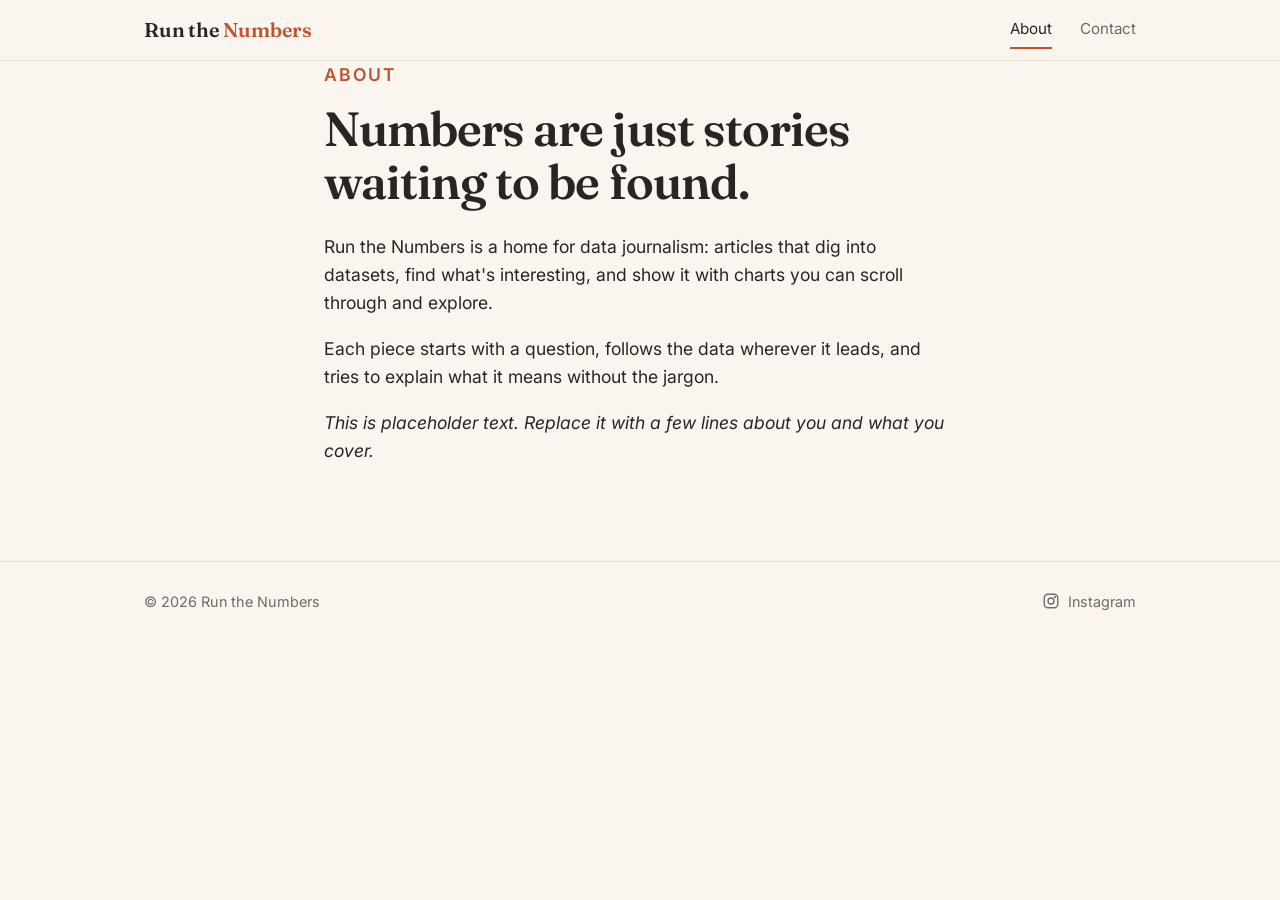
==== about.html @ dbc6fa4f "first commit" ====
<!doctype html>
<html lang="en">
<head>
  <meta charset="utf-8">
  <meta name="viewport" content="width=device-width, initial-scale=1">
  <title>About · Run the Numbers</title>
  <link rel="preconnect" href="https://fonts.googleapis.com">
  <link rel="preconnect" href="https://fonts.gstatic.com" crossorigin>
  <link href="https://fonts.googleapis.com/css2?family=Fraunces:opsz,wght@9..144,500;9..144,600&family=Inter:wght@400;500;600&display=swap" rel="stylesheet">
  <link rel="stylesheet" href="style.css">
</head>
<body>
  <header class="site-header">
    <div class="inner">
      <a class="brand" href="index.html">Run the <span>Numbers</span></a>
      <nav aria-label="Main">
        <a href="about.html" aria-current="page">About</a>
        <a href="contact.html">Contact</a>
      </nav>
    </div>
  </header>

  <main class="page page-narrow">
    <p class="eyebrow">About</p>
    <h1>Numbers are just stories waiting to be found.</h1>
    <p>Run the Numbers is a home for data journalism: articles that dig into datasets, find what's interesting, and show it with charts you can scroll through and explore.</p>
    <p>Each piece starts with a question, follows the data wherever it leads, and tries to explain what it means without the jargon.</p>
    <p><em>This is placeholder text. Replace it with a few lines about you and what you cover.</em></p>
  </main>

  <footer class="site-footer">
    <div class="inner">
      <span>© 2026 Run the Numbers</span>
      <a href="https://www.instagram.com/" target="_blank" rel="noopener" aria-label="Instagram">
        <svg viewBox="0 0 24 24" fill="none" stroke="currentColor" stroke-width="1.8" stroke-linecap="round" stroke-linejoin="round" aria-hidden="true">
          <rect x="3" y="3" width="18" height="18" rx="5"/><circle cx="12" cy="12" r="4"/><circle cx="17.3" cy="6.7" r="0.6" fill="currentColor"/>
        </svg>
        Instagram
      </a>
    </div>
  </footer>
</body>
</html>
---- style.css ----
/* Run the Numbers — shared styles */
:root {
  --bg: #faf6ef;
  --surface: #fffdf8;
  --ink: #2a2521;
  --muted: #74695e;
  --line: #e7dfd2;
  --accent: #c2512f;
  --teal: #2f6f73;
  --ochre: #d29a2e;
  --serif: 'Fraunces', Georgia, 'Times New Roman', serif;
  --sans: 'Inter', system-ui, -apple-system, 'Segoe UI', sans-serif;
  --max: 1040px;
  --read: 680px;
}

* { box-sizing: border-box; }
html { scroll-behavior: smooth; }
body {
  margin: 0;
  background: var(--bg);
  color: var(--ink);
  font-family: var(--sans);
  line-height: 1.6;
  -webkit-font-smoothing: antialiased;
}
a { color: inherit; }
img, svg { max-width: 100%; }

/* ---------- Header ---------- */
.site-header {
  position: sticky; top: 0; z-index: 50;
  background: rgba(250, 246, 239, 0.92);
  backdrop-filter: blur(8px);
  border-bottom: 1px solid var(--line);
}
.site-header .inner {
  max-width: var(--max); margin: 0 auto; padding: 0 24px;
  height: 60px; display: flex; align-items: center; justify-content: space-between;
}
.brand {
  font-family: var(--serif); font-weight: 600; font-size: 1.25rem;
  text-decoration: none; letter-spacing: -0.01em;
}
.brand span { color: var(--accent); }
.site-header nav { display: flex; gap: 28px; }
.site-header nav a {
  text-decoration: none; font-size: 0.95rem; color: var(--muted);
  padding: 6px 0; border-bottom: 2px solid transparent; transition: color .2s, border-color .2s;
}
.site-header nav a:hover { color: var(--ink); }
.site-header nav a[aria-current="page"] { color: var(--ink); border-bottom-color: var(--accent); }

/* ---------- Footer ---------- */
.site-footer { border-top: 1px solid var(--line); margin-top: 96px; }
.site-footer .inner {
  max-width: var(--max); margin: 0 auto; padding: 28px 24px;
  display: flex; justify-content: space-between; align-items: center; gap: 16px;
  color: var(--muted); font-size: 0.9rem;
}
.site-footer a { display: inline-flex; align-items: center; gap: 8px; text-decoration: none; }
.site-footer a:hover { color: var(--accent); }
.site-footer svg { width: 18px; height: 18px; }

/* ---------- Layout helpers ---------- */
.wrap { max-width: var(--max); margin: 0 auto; padding: 0 24px; }
.eyebrow {
  font-size: 0.78rem; letter-spacing: 0.12em; text-transform: uppercase;
  color: var(--accent); font-weight: 600; margin: 0 0 14px;
}

/* ---------- Home ---------- */
.hero { padding: 88px 0 56px; }
.hero h1 {
  font-family: var(--serif); font-weight: 600; font-size: clamp(2.4rem, 6vw, 4rem);
  line-height: 1.05; letter-spacing: -0.02em; margin: 0 0 20px; max-width: 14ch;
}
.hero p { font-size: 1.2rem; color: var(--muted); max-width: 46ch; margin: 0; }

.article-grid {
  display: grid; grid-template-columns: repeat(auto-fill, minmax(min(100%, 440px), 1fr));
  gap: 28px;
}
.card {
  display: flex; flex-direction: column; text-decoration: none;
  background: var(--surface); border: 1px solid var(--line); border-radius: 14px;
  overflow: hidden; transition: transform .25s ease, box-shadow .25s ease, border-color .25s;
}
.card:hover, .card:focus-visible {
  transform: translateY(-3px); border-color: #d9cdb9;
  box-shadow: 0 12px 28px -14px rgba(60, 40, 20, 0.28);
}
.card .thumb { background: #f3ebdd; padding: 22px 24px; border-bottom: 1px solid var(--line); }
.card .thumb svg { display: block; width: 100%; height: 110px; }
.card .body { padding: 22px 24px 26px; display: flex; flex-direction: column; gap: 10px; }
.card .meta { font-size: 0.82rem; color: var(--muted); display: flex; gap: 10px; flex-wrap: wrap; }
.card .tag { color: var(--accent); font-weight: 600; }
.card h2 {
  font-family: var(--serif); font-weight: 600; font-size: 1.55rem;
  line-height: 1.2; letter-spacing: -0.01em; margin: 0;
}
.card p { margin: 0; color: var(--muted); }

/* ---------- Text pages ---------- */
.page { padding: 72px 0 0; }
.page h1 {
  font-family: var(--serif); font-weight: 600; font-size: clamp(2rem, 5vw, 3rem);
  letter-spacing: -0.02em; line-height: 1.1; margin: 0 0 24px;
}
.prose { max-width: var(--read); margin: 0 auto; padding: 0 24px; font-size: 1.1rem; }
.prose p { margin: 0 0 1.3em; }
.prose h2 {
  font-family: var(--serif); font-weight: 600; font-size: 1.7rem;
  letter-spacing: -0.01em; line-height: 1.2; margin: 2.2em 0 0.6em;
}
.prose a { color: var(--accent); text-underline-offset: 3px; }
.page-narrow { max-width: var(--read); margin: 0 auto; padding: 0 24px; }
.page-narrow p { font-size: 1.1rem; }

/* ---------- Articles ---------- */
.article-head { max-width: 820px; margin: 0 auto; padding: 72px 24px 40px; }
.article-head h1 {
  font-family: var(--serif); font-weight: 600; font-size: clamp(2.2rem, 5.5vw, 3.6rem);
  line-height: 1.08; letter-spacing: -0.02em; margin: 0 0 18px;
}
.article-head .dek { font-size: 1.25rem; color: var(--muted); margin: 0 0 22px; max-width: 40ch; }
.article-head .byline { font-size: 0.9rem; color: var(--muted); }
.back-link { display: inline-block; margin-bottom: 28px; font-size: 0.9rem; color: var(--muted); text-decoration: none; }
.back-link:hover { color: var(--accent); }

.stat-row { display: grid; grid-template-columns: repeat(3, 1fr); gap: 16px; max-width: 820px; margin: 8px auto 40px; padding: 0 24px; }
.stat { background: var(--surface); border: 1px solid var(--line); border-radius: 12px; padding: 18px 20px; }
.stat b { display: block; font-family: var(--serif); font-size: 2.1rem; line-height: 1.1; color: var(--accent); }
.stat span { font-size: 0.88rem; color: var(--muted); }

.pullquote {
  max-width: 820px; margin: 2.4em auto; padding: 0 24px;
  font-family: var(--serif); font-size: clamp(1.4rem, 3.2vw, 1.9rem); line-height: 1.3;
}
.pullquote p { margin: 0; padding-left: 22px; border-left: 4px solid var(--accent); }

.chart-block { max-width: 860px; margin: 2.6em auto; padding: 0 24px; }
.chart-block h3 { font-family: var(--serif); font-size: 1.3rem; margin: 0 0 4px; font-weight: 600; }
.chart-block .sub { color: var(--muted); font-size: 0.95rem; margin: 0 0 14px; }
.chart-panel { background: var(--surface); border: 1px solid var(--line); border-radius: 14px; padding: 16px 12px 8px; }
.chart-block figcaption { font-size: 0.82rem; color: var(--muted); margin-top: 10px; }
.chart-block figure { margin: 0; }
.hint { font-size: 0.8rem; color: var(--muted); text-align: right; padding: 0 8px 6px; }

.data-note {
  max-width: var(--read); margin: 3em auto 0; padding: 18px 22px; font-size: 0.92rem;
  background: #f3ebdd; border-radius: 12px; color: var(--muted);
}
.data-note strong { color: var(--ink); }

/* ---------- Chart internals ---------- */
svg text { font-family: var(--sans); }
.axis text { fill: var(--muted); font-size: 12px; }
.grid line { stroke: var(--line); }
.axis-title { fill: var(--muted); font-size: 12px; }
.legend { display: flex; gap: 18px; flex-wrap: wrap; padding: 0 8px 10px 44px; font-size: 0.85rem; color: var(--muted); }
.legend i { display: inline-block; width: 10px; height: 10px; border-radius: 50%; margin-right: 7px; }
.chart-panel svg { display: block; touch-action: pan-y; }

.tooltip {
  position: fixed; z-index: 100; pointer-events: none; opacity: 0;
  background: var(--ink); color: #fffdf8; border-radius: 10px; padding: 10px 14px;
  font-size: 0.85rem; line-height: 1.5; box-shadow: 0 10px 24px -8px rgba(0, 0, 0, 0.35);
  transition: opacity .12s; max-width: 240px;
}
.tooltip.visible { opacity: 1; }
.tooltip strong { display: block; margin-bottom: 2px; font-weight: 600; }
.tooltip .row { display: flex; align-items: center; justify-content: space-between; gap: 16px; }
.tooltip .row i { display: inline-block; width: 8px; height: 8px; border-radius: 50%; margin-right: 7px; }

/* ---------- Scrollytelling ---------- */
.scrolly {
  position: relative; max-width: 1120px; margin: 0 auto; padding: 0 24px;
  display: grid; grid-template-columns: minmax(280px, 380px) 1fr; column-gap: 40px;
}
.scrolly .figure {
  grid-column: 2; grid-row: 1; align-self: start;
  position: sticky; top: 84px; height: calc(100vh - 116px); max-height: 640px; margin-top: 8vh;
  background: var(--surface); border: 1px solid var(--line); border-radius: 14px; padding: 8px;
}
.scrolly #chart { width: 100%; height: 100%; }
.scrolly .steps { grid-column: 1; grid-row: 1; }
.step { min-height: 90vh; display: flex; align-items: center; }
.step:first-child { min-height: 70vh; }
.step:last-child { min-height: 80vh; }
.step .step-card {
  background: var(--surface); border: 1px solid var(--line); border-radius: 12px;
  padding: 22px 24px; opacity: 0.35; transition: opacity .35s, transform .35s; transform: translateY(6px);
}
.step.active .step-card { opacity: 1; transform: none; }
.step h3 { font-family: var(--serif); font-size: 1.35rem; margin: 0 0 8px; font-weight: 600; line-height: 1.2; }
.step p { margin: 0; color: #4a4139; }

@media (max-width: 820px) {
  .scrolly { display: block; }
  .scrolly .figure {
    top: 64px; height: 44vh; margin-top: 0; z-index: 5;
  }
  .step { min-height: 70vh; align-items: flex-end; padding-bottom: 8vh; }
  .stat-row { grid-template-columns: 1fr; }
  .site-header nav { gap: 20px; }
  .site-footer .inner { flex-direction: column; align-items: flex-start; }
}

@media (prefers-reduced-motion: reduce) {
  html { scroll-behavior: auto; }
  .card, .step .step-card, .tooltip { transition: none; }
}
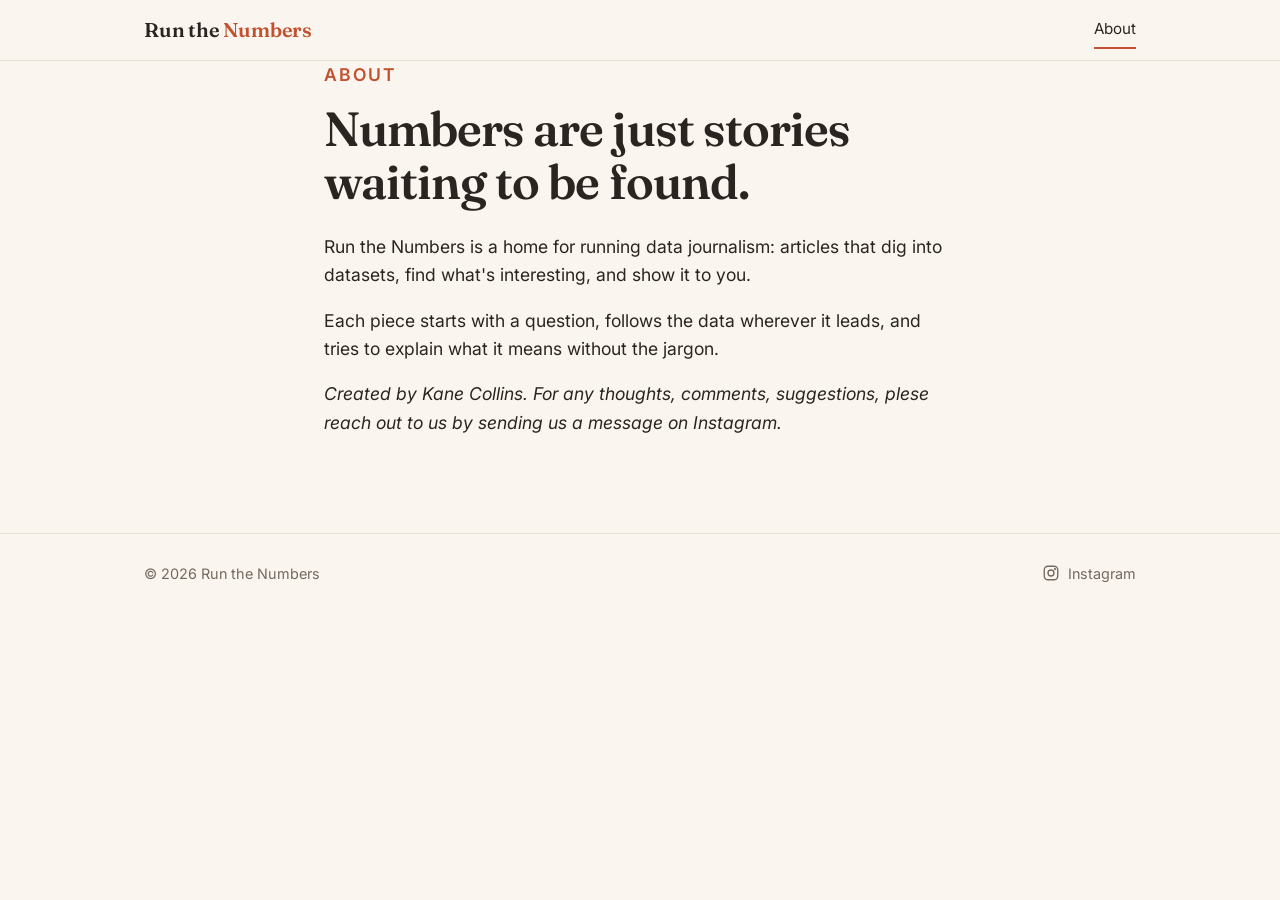
==== commit eff01e6f: "first article" ====
--- a/about.html
+++ b/about.html
@@ -15,7 +15,6 @@
       <a class="brand" href="index.html">Run the <span>Numbers</span></a>
       <nav aria-label="Main">
         <a href="about.html" aria-current="page">About</a>
-        <a href="contact.html">Contact</a>
       </nav>
     </div>
   </header>
@@ -23,15 +22,15 @@
   <main class="page page-narrow">
     <p class="eyebrow">About</p>
     <h1>Numbers are just stories waiting to be found.</h1>
-    <p>Run the Numbers is a home for data journalism: articles that dig into datasets, find what's interesting, and show it with charts you can scroll through and explore.</p>
+    <p>Run the Numbers is a home for running data journalism: articles that dig into datasets, find what's interesting, and show it to you.</p>
     <p>Each piece starts with a question, follows the data wherever it leads, and tries to explain what it means without the jargon.</p>
-    <p><em>This is placeholder text. Replace it with a few lines about you and what you cover.</em></p>
+    <p><em>Created by Kane Collins. For any thoughts, comments, suggestions, plese reach out to us by sending us a message on Instagram.</em></p>
   </main>
 
   <footer class="site-footer">
     <div class="inner">
       <span>© 2026 Run the Numbers</span>
-      <a href="https://www.instagram.com/" target="_blank" rel="noopener" aria-label="Instagram">
+      <a href="https://www.instagram.com/runthenumbers.ie" target="_blank" rel="noopener" aria-label="Instagram">
         <svg viewBox="0 0 24 24" fill="none" stroke="currentColor" stroke-width="1.8" stroke-linecap="round" stroke-linejoin="round" aria-hidden="true">
           <rect x="3" y="3" width="18" height="18" rx="5"/><circle cx="12" cy="12" r="4"/><circle cx="17.3" cy="6.7" r="0.6" fill="currentColor"/>
         </svg>
--- a/style.css
+++ b/style.css
@@ -124,6 +124,7 @@
   line-height: 1.08; letter-spacing: -0.02em; margin: 0 0 18px;
 }
 .article-head .dek { font-size: 1.25rem; color: var(--muted); margin: 0 0 22px; max-width: 40ch; }
+.article-head .series { font-size: 0.95rem; color: var(--muted); margin: 0 0 18px; }
 .article-head .byline { font-size: 0.9rem; color: var(--muted); }
 .back-link { display: inline-block; margin-bottom: 28px; font-size: 0.9rem; color: var(--muted); text-decoration: none; }
 .back-link:hover { color: var(--accent); }
@@ -152,6 +153,10 @@
   background: #f3ebdd; border-radius: 12px; color: var(--muted);
 }
 .data-note strong { color: var(--ink); }
+
+.chart-pair { display: grid; grid-template-columns: 1fr 1fr; gap: 14px; }
+.chart-pair .chart-panel h4 { font-family: var(--serif); font-size: 1.05rem; font-weight: 600; margin: 4px 8px 6px; }
+@media (max-width: 640px) { .chart-pair { grid-template-columns: 1fr; } }
 
 /* ---------- Chart internals ---------- */
 svg text { font-family: var(--sans); }
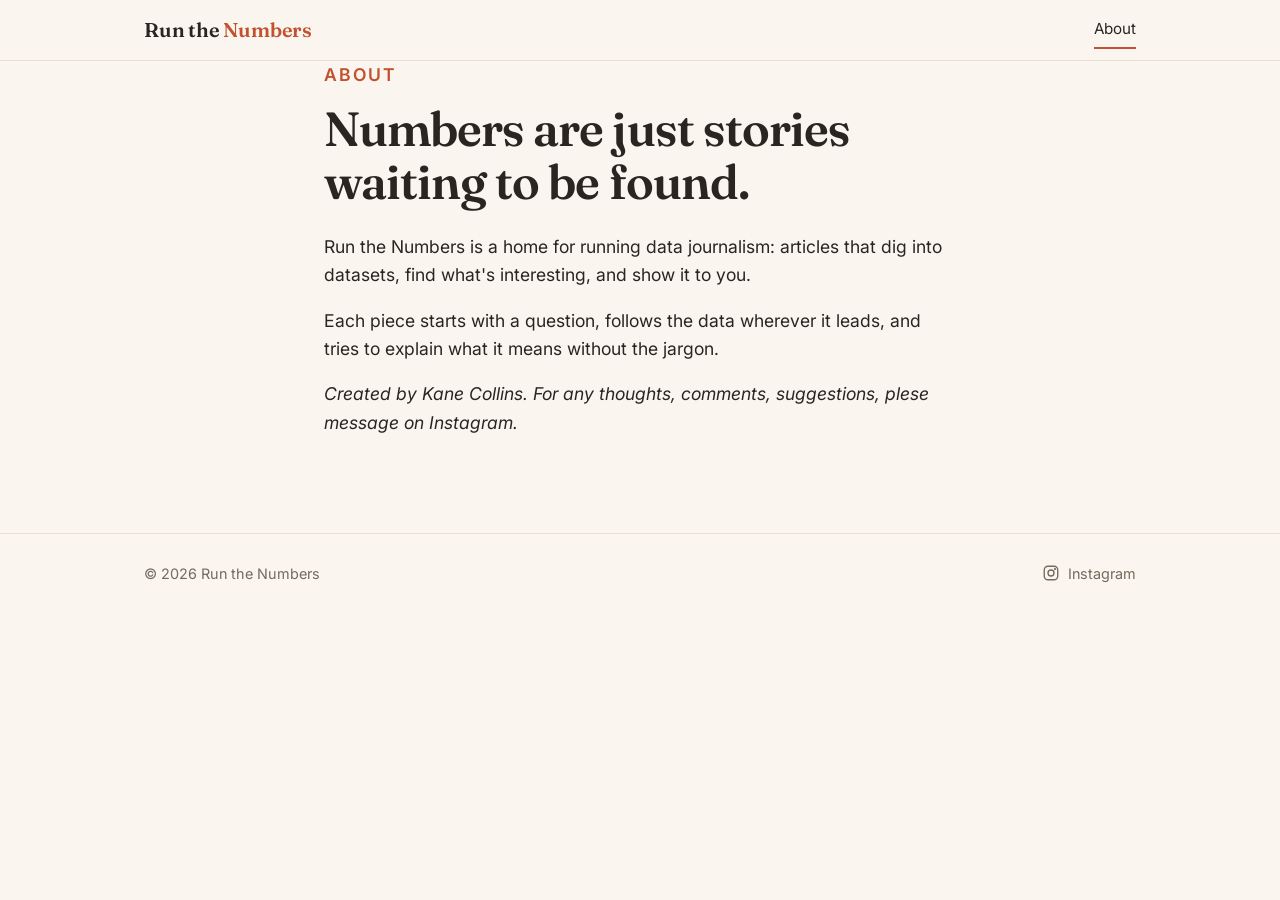
==== commit 051b5e34: "updating article" ====
--- a/about.html
+++ b/about.html
@@ -24,7 +24,7 @@
     <h1>Numbers are just stories waiting to be found.</h1>
     <p>Run the Numbers is a home for running data journalism: articles that dig into datasets, find what's interesting, and show it to you.</p>
     <p>Each piece starts with a question, follows the data wherever it leads, and tries to explain what it means without the jargon.</p>
-    <p><em>Created by Kane Collins. For any thoughts, comments, suggestions, plese reach out to us by sending us a message on Instagram.</em></p>
+    <p><em>Created by Kane Collins. For any thoughts, comments, suggestions, plese message on Instagram.</em></p>
   </main>
 
   <footer class="site-footer">
--- a/style.css
+++ b/style.css
@@ -155,8 +155,22 @@
 .data-note strong { color: var(--ink); }
 
 .chart-pair { display: grid; grid-template-columns: 1fr 1fr; gap: 14px; }
-.chart-pair .chart-panel h4 { font-family: var(--serif); font-size: 1.05rem; font-weight: 600; margin: 4px 8px 6px; }
+.chart-pair .chart-panel h4, .chart-stack .chart-panel h4 { font-family: var(--serif); font-size: 1.05rem; font-weight: 600; margin: 4px 8px 6px; }
 @media (max-width: 640px) { .chart-pair { grid-template-columns: 1fr; } }
+.chart-stack { display: grid; gap: 14px; }
+
+.legend-item { display: inline-flex; align-items: center; }
+.legend-item[tabindex] { cursor: pointer; border-radius: 6px; }
+.legend-item[tabindex]:hover, .legend-item[tabindex]:focus-visible { color: var(--ink); }
+
+.table-view { margin: 4px 8px 8px; font-size: 0.85rem; color: var(--muted); }
+.table-view summary { cursor: pointer; padding: 6px 0; }
+.table-view summary:hover { color: var(--ink); }
+.table-scroll { overflow-x: auto; }
+.table-view table { border-collapse: collapse; width: 100%; font-variant-numeric: tabular-nums; }
+.table-view th, .table-view td { padding: 5px 10px; border-bottom: 1px solid var(--line); text-align: left; white-space: nowrap; }
+.table-view thead th { color: var(--ink); font-weight: 600; }
+.table-view tbody th { color: var(--ink); font-weight: 500; }
 
 /* ---------- Chart internals ---------- */
 svg text { font-family: var(--sans); }
@@ -171,7 +185,7 @@
   position: fixed; z-index: 100; pointer-events: none; opacity: 0;
   background: var(--ink); color: #fffdf8; border-radius: 10px; padding: 10px 14px;
   font-size: 0.85rem; line-height: 1.5; box-shadow: 0 10px 24px -8px rgba(0, 0, 0, 0.35);
-  transition: opacity .12s; max-width: 240px;
+  transition: opacity .12s; max-width: 290px;
 }
 .tooltip.visible { opacity: 1; }
 .tooltip strong { display: block; margin-bottom: 2px; font-weight: 600; }
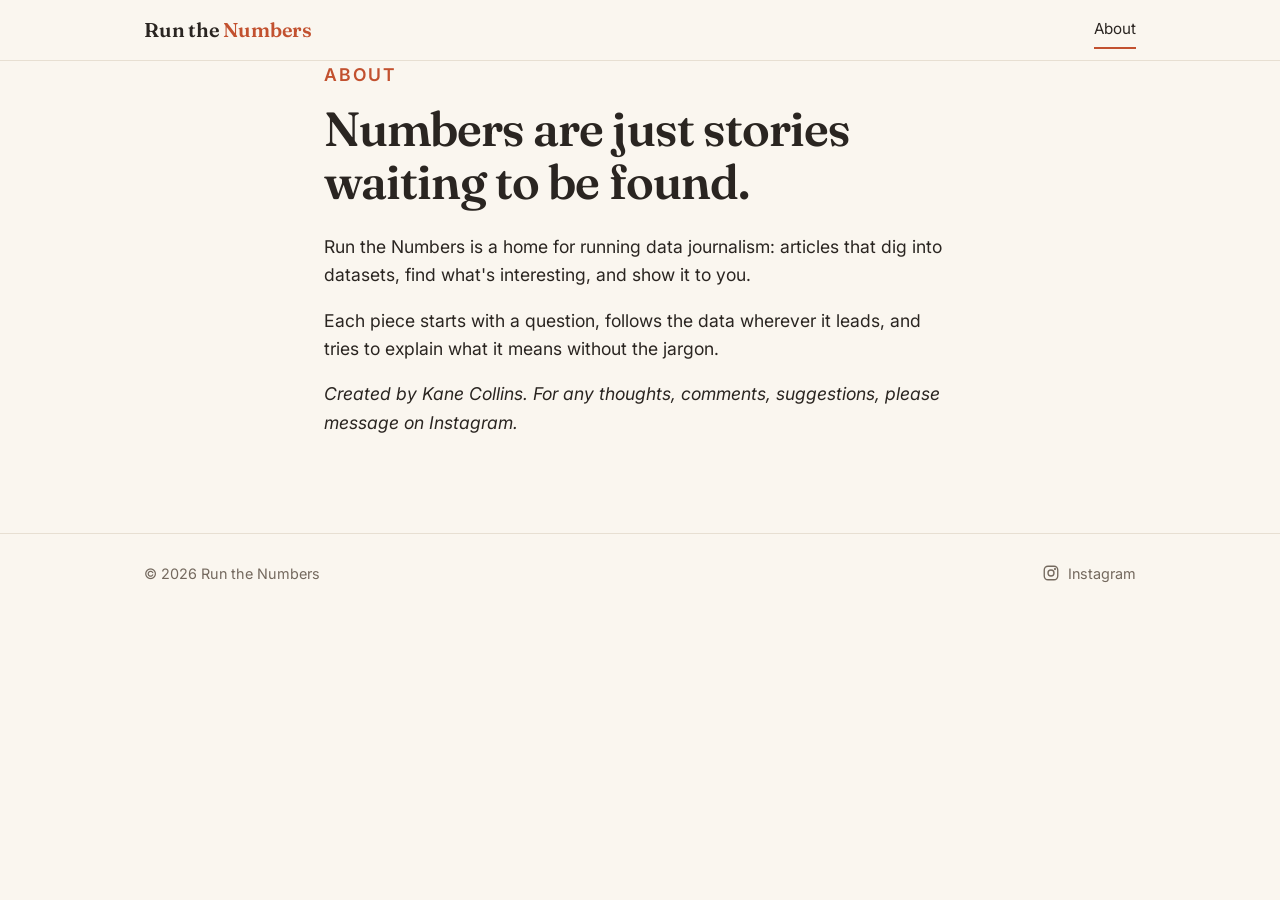
==== commit 4f4442f6: "tidying" ====
--- a/about.html
+++ b/about.html
@@ -1,8 +1,10 @@
 <!doctype html>
 <html lang="en">
 <head>
+  <link rel="icon" href="favicon.svg" type="image/svg+xml">
   <meta charset="utf-8">
   <meta name="viewport" content="width=device-width, initial-scale=1">
+  <meta name="description" content="Run the Numbers is a home for running data journalism: articles that dig into datasets, find what's interesting, and show it to you.">
   <title>About · Run the Numbers</title>
   <link rel="preconnect" href="https://fonts.googleapis.com">
   <link rel="preconnect" href="https://fonts.gstatic.com" crossorigin>
@@ -24,7 +26,7 @@
     <h1>Numbers are just stories waiting to be found.</h1>
     <p>Run the Numbers is a home for running data journalism: articles that dig into datasets, find what's interesting, and show it to you.</p>
     <p>Each piece starts with a question, follows the data wherever it leads, and tries to explain what it means without the jargon.</p>
-    <p><em>Created by Kane Collins. For any thoughts, comments, suggestions, plese message on Instagram.</em></p>
+    <p><em>Created by Kane Collins. For any thoughts, comments, suggestions, please message on Instagram.</em></p>
   </main>
 
   <footer class="site-footer">
--- a/style.css
+++ b/style.css
@@ -118,60 +118,100 @@
 .page-narrow p { font-size: 1.1rem; }
 
 /* ---------- Articles ---------- */
-.article-head { max-width: 820px; margin: 0 auto; padding: 72px 24px 40px; }
+
+.article-main {
+  max-width: 860px;
+  width: calc(100% - 48px);
+  margin: 0 auto;
+}
+
+.article-head {
+  padding: 72px 0 40px;
+}
+
 .article-head h1 {
-  font-family: var(--serif); font-weight: 600; font-size: clamp(2.2rem, 5.5vw, 3.6rem);
-  line-height: 1.08; letter-spacing: -0.02em; margin: 0 0 18px;
-}
-.article-head .dek { font-size: 1.25rem; color: var(--muted); margin: 0 0 22px; max-width: 40ch; }
-.article-head .series { font-size: 0.95rem; color: var(--muted); margin: 0 0 18px; }
-.article-head .byline { font-size: 0.9rem; color: var(--muted); }
-.back-link { display: inline-block; margin-bottom: 28px; font-size: 0.9rem; color: var(--muted); text-decoration: none; }
+  font-family: var(--serif);
+  font-weight: 600;
+  font-size: clamp(2.2rem, 5.5vw, 3.6rem);
+  line-height: 1.08;
+  letter-spacing: -0.02em;
+  margin: 0 0 18px;
+}
+
+.article-head .dek {
+  font-size: 1.25rem;
+  color: var(--muted);
+  margin: 0 0 22px;
+  max-width: none;
+}
+
+.article-head .series {
+  font-size: 0.95rem;
+  color: var(--muted);
+  margin: 0 0 18px;
+}
+
+.article-head .byline {
+  font-size: 0.9rem;
+  color: var(--muted);
+}
+
+.back-link {
+  display: inline-block;
+  margin-bottom: 28px;
+  font-size: 0.9rem;
+  color: var(--muted);
+  text-decoration: none;
+}
+
 .back-link:hover { color: var(--accent); }
 
-.stat-row { display: grid; grid-template-columns: repeat(3, 1fr); gap: 16px; max-width: 820px; margin: 8px auto 40px; padding: 0 24px; }
-.stat { background: var(--surface); border: 1px solid var(--line); border-radius: 12px; padding: 18px 20px; }
-.stat b { display: block; font-family: var(--serif); font-size: 2.1rem; line-height: 1.1; color: var(--accent); }
-.stat span { font-size: 0.88rem; color: var(--muted); }
-
-.pullquote {
-  max-width: 820px; margin: 2.4em auto; padding: 0 24px;
-  font-family: var(--serif); font-size: clamp(1.4rem, 3.2vw, 1.9rem); line-height: 1.3;
-}
-.pullquote p { margin: 0; padding-left: 22px; border-left: 4px solid var(--accent); }
-
-.chart-block { max-width: 860px; margin: 2.6em auto; padding: 0 24px; }
-.chart-block h3 { font-family: var(--serif); font-size: 1.3rem; margin: 0 0 4px; font-weight: 600; }
-.chart-block .sub { color: var(--muted); font-size: 0.95rem; margin: 0 0 14px; }
-.chart-panel { background: var(--surface); border: 1px solid var(--line); border-radius: 14px; padding: 16px 12px 8px; }
-.chart-block figcaption { font-size: 0.82rem; color: var(--muted); margin-top: 10px; }
-.chart-block figure { margin: 0; }
-.hint { font-size: 0.8rem; color: var(--muted); text-align: right; padding: 0 8px 6px; }
+.prose {
+  width: 100%;
+  max-width: none;
+  margin: 0;
+  padding: 0;
+  font-size: 1.1rem;
+}
+
+.prose p { margin: 0 0 1.3em; }
+
+.prose h2 {
+  font-family: var(--serif);
+  font-weight: 600;
+  font-size: 1.7rem;
+  letter-spacing: -0.01em;
+  line-height: 1.2;
+  margin: 2.2em 0 0.6em;
+}
+
+.prose a { color: var(--accent); text-underline-offset: 3px; }
+
+.chart-block {
+  width: 100%;
+  max-width: none;
+  margin: 2.6em 0;
+  padding: 0;
+}
 
 .data-note {
-  max-width: var(--read); margin: 3em auto 0; padding: 18px 22px; font-size: 0.92rem;
-  background: #f3ebdd; border-radius: 12px; color: var(--muted);
-}
-.data-note strong { color: var(--ink); }
-
-.chart-pair { display: grid; grid-template-columns: 1fr 1fr; gap: 14px; }
-.chart-pair .chart-panel h4, .chart-stack .chart-panel h4 { font-family: var(--serif); font-size: 1.05rem; font-weight: 600; margin: 4px 8px 6px; }
-@media (max-width: 640px) { .chart-pair { grid-template-columns: 1fr; } }
-.chart-stack { display: grid; gap: 14px; }
-
-.legend-item { display: inline-flex; align-items: center; }
-.legend-item[tabindex] { cursor: pointer; border-radius: 6px; }
-.legend-item[tabindex]:hover, .legend-item[tabindex]:focus-visible { color: var(--ink); }
-
-.table-view { margin: 4px 8px 8px; font-size: 0.85rem; color: var(--muted); }
-.table-view summary { cursor: pointer; padding: 6px 0; }
-.table-view summary:hover { color: var(--ink); }
-.table-scroll { overflow-x: auto; }
-.table-view table { border-collapse: collapse; width: 100%; font-variant-numeric: tabular-nums; }
-.table-view th, .table-view td { padding: 5px 10px; border-bottom: 1px solid var(--line); text-align: left; white-space: nowrap; }
-.table-view thead th { color: var(--ink); font-weight: 600; }
-.table-view tbody th { color: var(--ink); font-weight: 500; }
-
+  width: 100%;
+  max-width: none;
+  margin: 3em 0 0;
+  padding: 18px 22px;
+  font-size: 0.92rem;
+  background: #f3ebdd;
+  border-radius: 12px;
+  color: var(--muted);
+}
+
+
+
+@media (max-width: 640px) {
+  .article-main {
+    width: calc(100% - 36px);
+  }
+}
 /* ---------- Chart internals ---------- */
 svg text { font-family: var(--sans); }
 .axis text { fill: var(--muted); font-size: 12px; }
@@ -214,6 +254,8 @@
 .step.active .step-card { opacity: 1; transform: none; }
 .step h3 { font-family: var(--serif); font-size: 1.35rem; margin: 0 0 8px; font-weight: 600; line-height: 1.2; }
 .step p { margin: 0; color: #4a4139; }
+
+
 
 @media (max-width: 820px) {
   .scrolly { display: block; }
@@ -230,3 +272,175 @@
   html { scroll-behavior: auto; }
   .card, .step .step-card, .tooltip { transition: none; }
 }
+
+
+/* ---------- Club finishing-position grid ---------- */
+
+.chart-stack {
+  display: flex;
+  flex-direction: column;
+  gap: 32px;
+}
+
+.pos-grid-scroll {
+  width: 100%;
+  overflow-x: auto;
+  -webkit-overflow-scrolling: touch;
+  border: 1px solid var(--line);
+  border-radius: 10px;
+  background: var(--surface);
+}
+
+.pos-grid {
+  width: 100%;
+  min-width: 680px;
+  border-collapse: separate;
+  border-spacing: 0;
+  font-size: 0.82rem;
+  text-align: center;
+}
+
+.pos-grid th,
+.pos-grid td {
+  padding: 9px 7px;
+  border-bottom: 1px solid var(--line);
+  white-space: nowrap;
+}
+
+.pos-grid thead th {
+  position: sticky;
+  top: 0;
+  background: #f3ebdd;
+  color: var(--muted);
+  font-weight: 600;
+  font-size: 0.78rem;
+}
+
+.pos-grid th:first-child {
+  text-align: left;
+  padding-left: 14px;
+}
+
+.pos-grid .club {
+  position: sticky;
+  left: 0;
+  z-index: 2;
+  background: var(--surface);
+  font-weight: 600;
+  text-align: left;
+  min-width: 125px;
+}
+
+.pos-grid thead th:first-child {
+  z-index: 3;
+  background: #f3ebdd;
+}
+
+.pos-grid .grp th {
+  background: #eee5d8;
+  color: var(--accent);
+  text-align: left;
+  padding: 10px 14px;
+  font-size: 0.76rem;
+  letter-spacing: 0.08em;
+  text-transform: uppercase;
+}
+
+.pos-grid td.empty {
+  background: #faf6ef;
+  color: #c8beb1;
+}
+
+.pos-grid td.podium {
+  font-weight: 700;
+}
+
+.pos-grid tbody tr:last-child th,
+.pos-grid tbody tr:last-child td {
+  border-bottom: none;
+}
+@media (max-width: 640px) {
+  .pos-grid {
+    min-width: 620px;
+  }
+
+/* ---------- Responsive year labels ---------- */
+
+
+/* ---------- Position scale ---------- */
+
+.pos-scale {
+  display: flex;
+  align-items: center;
+  gap: 10px;
+  margin: 0 0 18px;
+  font-size: 0.78rem;
+  color: var(--muted);
+}
+
+.pos-scale i {
+  display: block;
+  flex: 1;
+  height: 9px;
+  border-radius: 5px;
+  background: linear-gradient(
+    to right,
+    #8f2a14,
+    #c4553a,
+    #f0bfa8,
+    #f9ece3
+  );
+}
+
+.pos-scale-note {
+  margin-left: auto;
+  font-style: italic;
+}
+
+.pos-scale {
+  display: flex;
+  align-items: center;
+  gap: 10px;
+  flex-wrap: wrap;
+}
+
+.pos-scale > * {
+  flex-shrink: 0;
+}
+
+.pos-scale-note {
+  margin-left: auto;
+}
+
+
+
+  .pos-scale {
+    flex-wrap: wrap;
+  }
+
+  .pos-scale-note {
+    width: 100%;
+    margin-left: 0;
+  }
+}
+
+/* ---------- Position grid footer ---------- */
+
+/*.pos-grid tfoot th {
+  position: sticky;
+  bottom: 0;
+  background: #f3ebdd;
+  color: var(--muted);
+  font-weight: 600;
+  font-size: 0.78rem;
+  padding: 10px 7px;
+  border-top: 1px solid var(--line);
+  border-bottom: none;
+  white-space: nowrap;
+}
+
+.pos-grid tfoot th:first-child {
+  text-align: left;
+  padding-left: 14px;
+  background: #f3ebdd;
+}*/
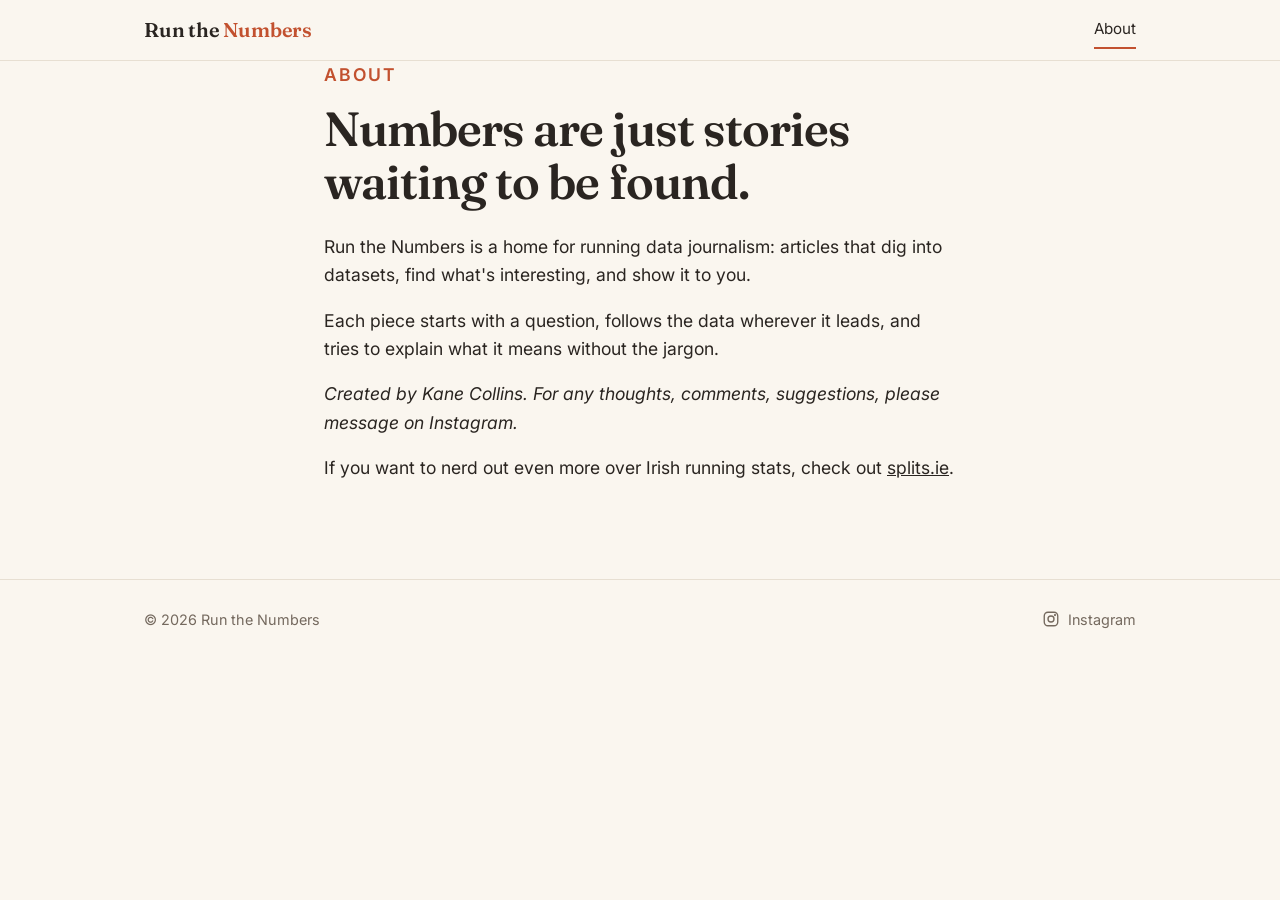
==== commit fe5d305b: "nearly there" ====
--- a/about.html
+++ b/about.html
@@ -27,6 +27,8 @@
     <p>Run the Numbers is a home for running data journalism: articles that dig into datasets, find what's interesting, and show it to you.</p>
     <p>Each piece starts with a question, follows the data wherever it leads, and tries to explain what it means without the jargon.</p>
     <p><em>Created by Kane Collins. For any thoughts, comments, suggestions, please message on Instagram.</em></p>
+
+   <p>If you want to nerd out even more over Irish running stats, check out <a href="https://splits.ie">splits.ie</a>.</p>
   </main>
 
   <footer class="site-footer">
--- a/style.css
+++ b/style.css
@@ -70,7 +70,7 @@
 }
 
 /* ---------- Home ---------- */
-.hero { padding: 88px 0 56px; }
+.hero { padding-top: 64px; padding-bottom: 40px; }
 .hero h1 {
   font-family: var(--serif); font-weight: 600; font-size: clamp(2.4rem, 6vw, 4rem);
   line-height: 1.05; letter-spacing: -0.02em; margin: 0 0 20px; max-width: 14ch;
@@ -217,20 +217,20 @@
 .axis text { fill: var(--muted); font-size: 12px; }
 .grid line { stroke: var(--line); }
 .axis-title { fill: var(--muted); font-size: 12px; }
-.legend { display: flex; gap: 18px; flex-wrap: wrap; padding: 0 8px 10px 44px; font-size: 0.85rem; color: var(--muted); }
+.legend { display: flex; gap: 18px; flex-wrap: wrap; padding: 0 10px 10px 44px; font-size: 0.85rem; color: var(--muted); }
 .legend i { display: inline-block; width: 10px; height: 10px; border-radius: 50%; margin-right: 7px; }
 .chart-panel svg { display: block; touch-action: pan-y; }
 
 .tooltip {
   position: fixed; z-index: 100; pointer-events: none; opacity: 0;
   background: var(--ink); color: #fffdf8; border-radius: 10px; padding: 10px 14px;
-  font-size: 0.85rem; line-height: 1.5; box-shadow: 0 10px 24px -8px rgba(0, 0, 0, 0.35);
+  font-size: 0.85rem; line-height: 1.5; box-shadow: 0 10px 24px -10px rgba(0, 0, 0, 0.35);
   transition: opacity .12s; max-width: 290px;
 }
 .tooltip.visible { opacity: 1; }
 .tooltip strong { display: block; margin-bottom: 2px; font-weight: 600; }
 .tooltip .row { display: flex; align-items: center; justify-content: space-between; gap: 16px; }
-.tooltip .row i { display: inline-block; width: 8px; height: 8px; border-radius: 50%; margin-right: 7px; }
+.tooltip .row i { display: inline-block; width: 10px; height: 10px; border-radius: 50%; margin-right: 7px; }
 
 /* ---------- Scrollytelling ---------- */
 .scrolly {
@@ -281,7 +281,7 @@
   flex-direction: column;
   gap: 32px;
 }
-
+/*
 .pos-grid-scroll {
   width: 100%;
   overflow-x: auto;
@@ -362,7 +362,120 @@
 @media (max-width: 640px) {
   .pos-grid {
     min-width: 620px;
-  }
+  }*/
+
+.pos-grid-scroll {
+  width: 100%;
+  overflow-x: auto;                 /* safety net only; the table should now fit */
+  -webkit-overflow-scrolling: touch;
+  border: 1px solid var(--line);
+  border-radius: 10px;
+  background: var(--surface);
+  padding: 4px 6px 8px;
+}
+
+.pos-grid {
+  width: 100%;
+  table-layout: fixed;              /* cells share the width equally instead of growing */
+  border-collapse: separate;
+  border-spacing: 2px;
+  font-size: 0.82rem;
+  text-align: center;
+}
+
+.pos-grid th.club {
+  width: 118px;
+  text-align: right;
+  padding: 0 8px 0 0;
+  font-size: 12.5px;
+  font-weight: 500;
+  line-height: 1.2;
+  white-space: normal;              /* long club names wrap instead of widening the table */
+}
+
+.pos-grid td {
+  padding: 7px 0;
+  font-size: 11.5px;
+  font-variant-numeric: tabular-nums;
+  border-radius: 3px;
+}
+
+.pos-grid td.empty { background: #faf6ef; color: #c8beb1; }
+.pos-grid td.podium { font-weight: 700; }
+
+.pos-grid .grp th {
+  background: #eee5d8;
+  color: var(--accent);
+  text-align: left;
+  padding: 10px 14px;
+  font-size: 0.76rem;
+  letter-spacing: 0.08em;
+  text-transform: uppercase;
+  border-radius: 4px;
+}
+
+.pos-grid tfoot th {
+  padding-top: 6px;
+  font-size: 11px;
+  font-weight: 500;
+  color: var(--muted);
+}
+.pos-grid tfoot th:first-child { text-align: right; padding-right: 8px; }
+
+.pos-grid .y-short { display: none; }
+
+@media (max-width: 560px) {
+  .pos-grid th.club { width: 84px; font-size: 11px; padding-right: 6px; }
+  .pos-grid td { padding: 6px 0; font-size: 10.5px; }
+  .pos-grid .y-full { display: none; }
+  .pos-grid .y-short { display: inline; }
+}
+
+.pos-grid .y-short { display: none; }
+
+@media (max-width: 560px) {
+  .pos-grid .y-full  { display: none; }
+  .pos-grid .y-short { display: inline; }
+}
+
+@media (max-width: 560px) {
+  .pos-grid-scroll { padding: 3px 4px 6px; }
+
+  .pos-grid {
+    min-width: 0;
+    table-layout: fixed;
+    border-spacing: 1px;
+  }
+
+  .pos-grid .col-club { width: 32%; }   /* more room for names; the 9 year columns share the rest */
+
+  .pos-grid th.club {
+    min-width: 0;                 /* cancels the old min-width: 125px */
+    padding: 0 5px 0 4px;
+    font-size: 10.5px;
+    line-height: 1.15;
+    white-space: normal;          /* lets "Ennis Track" wrap onto two lines */
+  }
+
+  .pos-grid td {
+    padding: 4px 0;
+    font-size: 9px;
+    border-radius: 2px;
+  }
+
+  .pos-grid .grp th {
+    padding: 8px 10px;
+    font-size: 0.68rem;
+    letter-spacing: 0.06em;
+  }
+
+  .pos-grid tfoot th { font-size: 9px; padding-top: 4px; }
+  .pos-grid tfoot th:first-child { padding-left: 0; padding-right: 5px; text-align: right; }
+
+  .pos-grid .y-full  { display: none; }
+  .pos-grid .y-short { display: inline; }
+}
+
 
 /* ---------- Responsive year labels ---------- */
 
@@ -444,3 +557,125 @@
   padding-left: 14px;
   background: #f3ebdd;
 }*/
+
+.wrap.hero {
+  display: flex;
+  flex-direction: column;
+  align-items: center;      /* centres each child as a box, whatever its width */
+  text-align: center;       /* centres the text inside each box */
+  padding-top: 72px;        /* top and bottom only, so .wrap's side padding stays */
+  padding-bottom: 48px;
+}
+.wrap.hero h1 {
+  margin: 0 0 0.4em;
+  max-width: none;
+  font-size: clamp(2.4rem, 6vw, 4rem);
+  line-height: 1.1;
+  text-wrap: balance;
+}
+.wrap.hero p {
+  margin: 0;
+  max-width: 34em;
+  font-size: clamp(1.1rem, 2.4vw, 1.5rem);
+  text-wrap: balance;
+}
+
+.series-nav {
+  margin: 3em 0 1em;
+}
+.series-link {
+  display: flex;
+  align-items: center;
+  justify-content: space-between;
+  gap: 16px;
+  padding: 18px 20px;
+  background: var(--surface, #fff);
+  border: 1px solid var(--line, #e7dfd2);
+  border-radius: 14px;
+  text-decoration: none;
+  color: inherit;
+  transition: border-color .15s ease, transform .15s ease;
+}
+.series-link:hover,
+.series-link:focus-visible {
+  border-color: #c2512f;
+  transform: translateY(-1px);
+}
+.series-link:focus-visible {
+  outline: 2px solid #c2512f;
+  outline-offset: 3px;
+}
+.series-kicker {
+  display: block;
+  font-size: .75rem;
+  font-weight: 600;
+  letter-spacing: .06em;
+  text-transform: uppercase;
+  color: #c2512f;
+  margin-bottom: 4px;
+}
+.series-title {
+  display: block;
+  font-family: "Fraunces", serif;
+  font-weight: 600;
+  font-size: 1.15rem;
+  line-height: 1.25;
+}
+.series-desc {
+  display: block;
+  margin-top: 4px;
+  font-size: .9rem;
+  opacity: .75;
+}
+.series-arrow {
+  font-size: 1.5rem;
+  line-height: 1;
+  flex: none;
+  transition: transform .15s ease;
+}
+.series-link.next:hover .series-arrow { transform: translateX(4px); }
+.series-link.prev:hover .series-arrow { transform: translateX(-4px); }
+.series-link.prev { flex-direction: row-reverse; justify-content: flex-end; }
+
+@media (max-width: 560px) {
+  .site-footer .inner {
+    flex-direction: column;     /* stack the copyright above the Instagram link */
+    align-items: center;        /* centre each item horizontally */
+    justify-content: center;
+    text-align: center;
+    gap: 10px;
+  }
+}
+
+/* The chart block: reads as its own unit, separate from the article text */
+.chart-block {
+  margin: 2.5rem 0;
+  padding: 20px 20px 16px;
+  background: #fffdf8;
+  border: 1px solid #e7dfd2;
+  border-top: 3px solid #2d2823;      /* heavy top rule marks the start of a chart */
+  border-radius: 6px;
+}
+
+/* Heading: label-style, sans-serif, tight and bold */
+.chart-block .chart-title {
+  margin: 0 0 4px;
+  font-family: system-ui, -apple-system, "Segoe UI", Roboto, sans-serif;
+  font-size: 1.05rem;
+  font-weight: 700;
+  letter-spacing: -0.01em;
+  line-height: 1.25;
+  color: #2d2823;
+}
+
+/* Subtitle: smaller, grey, and set apart from the body text */
+.chart-block .chart-sub {
+  margin: 0 0 16px;
+  padding-bottom: 12px;
+  border-bottom: 1px solid #e7dfd2;   /* thin rule between the header and the chart */
+  font-family: system-ui, -apple-system, "Segoe UI", Roboto, sans-serif;
+  font-size: 0.85rem;
+  font-weight: 400;
+  line-height: 1.45;
+  color: #74695e;
+}
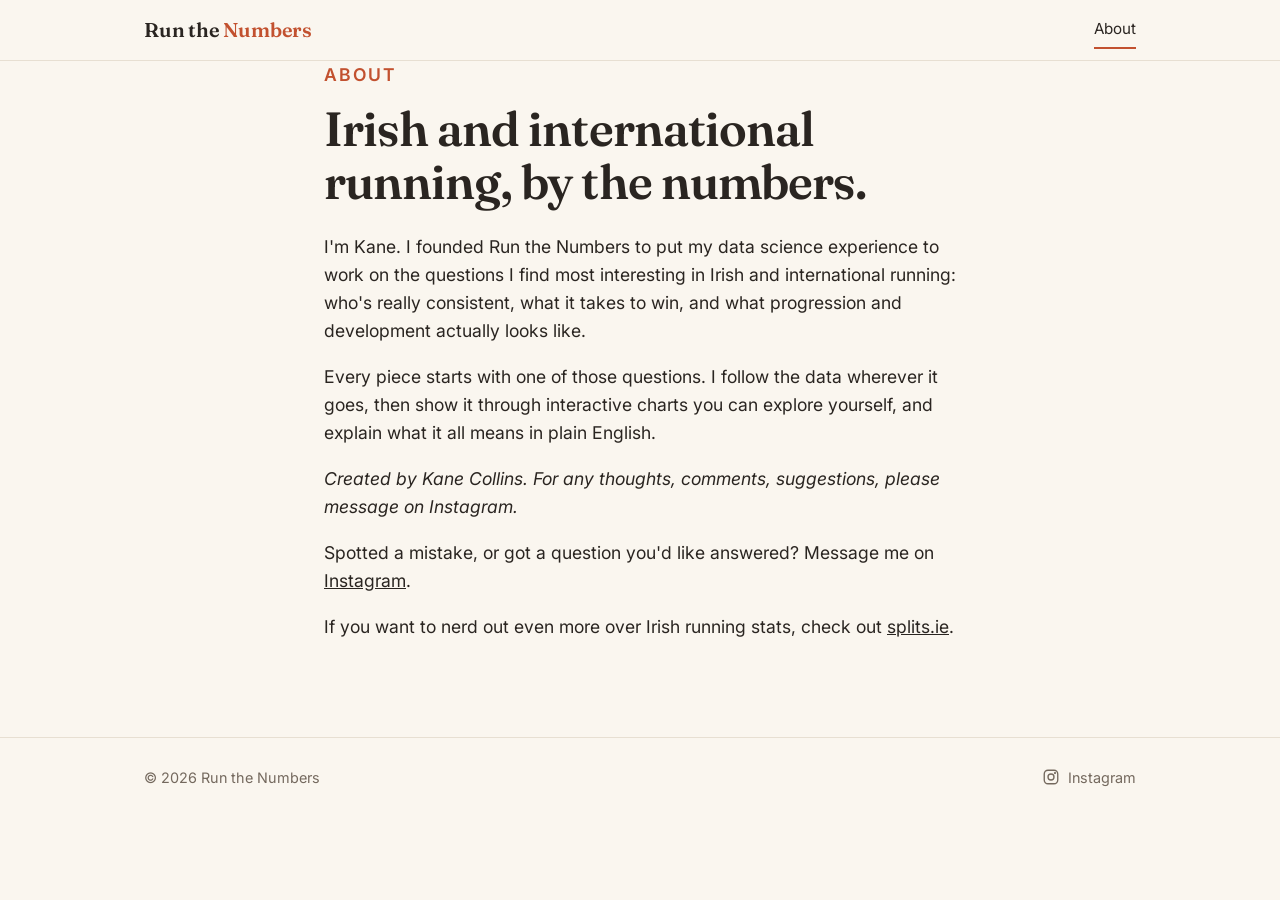
==== commit b1482cea: "final?" ====
--- a/about.html
+++ b/about.html
@@ -23,11 +23,11 @@
 
   <main class="page page-narrow">
     <p class="eyebrow">About</p>
-    <h1>Numbers are just stories waiting to be found.</h1>
-    <p>Run the Numbers is a home for running data journalism: articles that dig into datasets, find what's interesting, and show it to you.</p>
-    <p>Each piece starts with a question, follows the data wherever it leads, and tries to explain what it means without the jargon.</p>
+    <h1>Irish and international running, by the numbers.</h1>
+    <p>I'm Kane. I founded Run the Numbers to put my data science experience to work on the questions I find most interesting in Irish and international running: who's really consistent, what it takes to win, and what progression and development actually looks like.</p>
+    <p>Every piece starts with one of those questions. I follow the data wherever it goes, then show it through interactive charts you can explore yourself, and explain what it all means in plain English.</p>
     <p><em>Created by Kane Collins. For any thoughts, comments, suggestions, please message on Instagram.</em></p>
-
+  <p>Spotted a mistake, or got a question you'd like answered? Message me on <a href="https://www.instagram.com/runthenumbers.ie/">Instagram</a>.</p>
    <p>If you want to nerd out even more over Irish running stats, check out <a href="https://splits.ie">splits.ie</a>.</p>
   </main>
 
